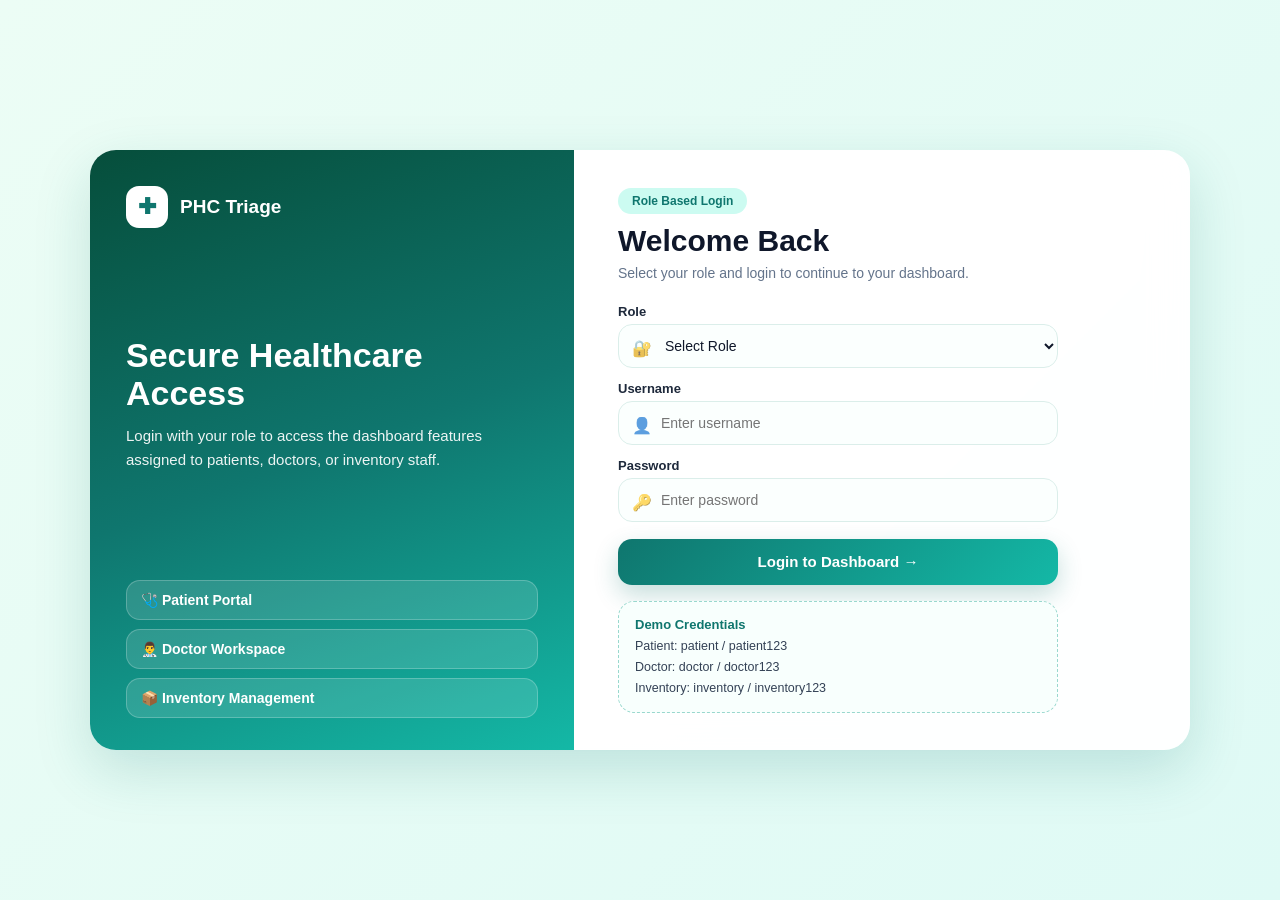
==== frontend1/index.html @ 2dccb5c0 "Add files via upload" ====
<!DOCTYPE html>
<html lang="en">
<head>
  <meta charset="UTF-8" />
  <meta name="viewport" content="width=device-width, initial-scale=1.0, user-scalable=yes" />
  <title>PHC Outpatient Triage Assistant</title>
  <link rel="stylesheet" href="style.css" />
</head>
<body>

  <!-- ============ SIDEBAR ============ -->
  <aside class="sidebar">
    <div class="brand">
      <div class="brand-icon">🏥</div>
      <div>
        <h2>PHC Triage</h2>
        <p>Smart Outpatient Assistant</p>
      </div>
    </div>

    <!-- nav visibility controlled by applyRoleAccess() -->
    <button class="nav-link" data-page="welcomePage">   <span>🏠</span> Welcome</button>
    <button class="nav-link" data-page="triagePage">    <span>🩺</span> Triage</button>
    <button class="nav-link" data-page="inventoryPage"> <span>💊</span> Inventory</button>
    <button class="nav-link" data-page="doctorsPage">   <span>👨‍⚕️</span> Doctors</button>
    <button class="nav-link" data-page="patientsPage">  <span>📋</span> Patient History</button>
    <button class="nav-link" data-page="tokensPage">    <span>🎫</span> Tokens</button>

    <div class="sidebar-footer">
      <button id="logoutBtn" class="logout-btn">🚪 Logout</button>
    </div>
  </aside>

  <!-- ============ MAIN CONTENT ============ -->
  <main class="main">

    <!-- WELCOME PAGE -->
    <section id="welcomePage" class="page">
      <div class="hero-card">
        <div class="hero-content">
          <span class="pill">🏆 Rural PHC Intelligent Triage</span>
          <h1>AI-powered Outpatient<br>Triage Assistant</h1>
          <p>Select how you want to record symptoms. Get instant triage priority, suggested doctor, token number, medicines &amp; medical guidance.</p>
          <div class="choice-grid">
            <button class="choice-card" data-input="type" type="button">
              <span>⌨️</span>
              <strong>Type Symptoms</strong>
              <span>Enter manually</span>
            </button>
            <button class="choice-card" data-input="visual" type="button">
              <span>🧍</span>
              <strong>Visual Picker</strong>
              <span>Tap symptoms from list</span>
            </button>
            <button class="choice-card" data-input="voice" type="button">
              <span>🎙️</span>
              <strong>Voice Input</strong>
              <span>Speak naturally</span>
            </button>
          </div>
        </div>
        <div class="hero-visual">
          <div class="doctor-illustration">👩‍⚕️</div>
          <div class="floating-card top"><strong>⚡ Priority</strong><br><small>Emergency → Low</small></div>
          <div class="floating-card bottom"><strong>🎟️ Token System</strong><br><small>Real-time Queue</small></div>
        </div>
      </div>
    </section>

    <!-- TRIAGE PAGE -->
    <section id="triagePage" class="page">
      <div class="page-header">
        <div>
          <h1>🩺 Patient Triage Form</h1>
          <p>Enter patient details and symptoms for AI-powered assessment <span class="required-note">(<span class="required-star">*</span> Required)</span></p>
        </div>
        <span id="inputModeBadge" class="mode-badge">Mode: ⌨️ Type</span>
      </div>

      <div class="form-card">
        <div class="form-grid">
          <label class="required-label">
            <span>👤 Patient Name <span class="required-star">*</span></span>
            <input type="text" id="patientName" placeholder="e.g., Meena Sharma" />
          </label>
          <label class="required-label">
            <span>🎂 Age (years) <span class="required-star">*</span></span>
            <input type="number" id="age" placeholder="e.g., 28" min="0" max="120" />
          </label>
          <label class="required-label">
            <span>⚥ Gender <span class="required-star">*</span></span>
            <select id="gender">
              <option value="">Select Gender</option>
              <option>Male</option>
              <option>Female</option>
              <option>Other</option>
            </select>
          </label>
          <label>
            <span>📅 Duration (days)</span>
            <input type="number" id="durationDays" placeholder="e.g., 2" min="0" />
          </label>
        </div>

        <label class="required-label">
          <span>🤒 Symptoms <span class="required-star">*</span></span>
          <small>(comma-separated, or use picker / voice below)</small>
          <textarea id="symptoms" rows="2" placeholder="e.g., fever, chest pain, shortness of breath"></textarea>
        </label>

        <!-- Visual Picker -->
        <div id="visualPicker" class="visual-picker hidden">
          <h3>🧩 Click symptoms to select (multiple allowed)</h3>
          <div class="symptom-grid" id="symptomGrid"></div>
        </div>

        <!-- Voice Box -->
        <div id="voiceBox" class="voice-box hidden">
          <button type="button" id="startVoice" class="secondary-btn">🎙️ Start Voice Input</button>
          <p id="voiceStatus" style="margin-top:10px;color:#64748b;font-size:13px;">
            Click the mic button and speak symptoms clearly (English).
          </p>
        </div>

        <div class="form-grid">
          <label>
            <span>📋 Existing Conditions</span>
            <input type="text" id="existingConditions" placeholder="e.g., Diabetes, Hypertension" />
          </label>
          <label>
            <span>📝 Additional Notes</span>
            <input type="text" id="additionalNotes" placeholder="e.g., Feeling breathless since morning" />
          </label>
        </div>

        <button type="button" class="primary-btn" id="generateBtn" style="width:100%;margin-top:8px;">
          🚀 Generate Triage Report
        </button>
      </div>

      <div id="loading" class="loading hidden">⏳ Processing triage report… Please wait.</div>
      <div id="results" class="results hidden"></div>
    </section>

    <!-- INVENTORY PAGE -->
    <section id="inventoryPage" class="page">
      <div class="page-header">
        <div>
          <h1>💊 Medicine Inventory</h1>
          <p>Current stock levels and availability status</p>
        </div>
      </div>
      <div id="inventoryTable" class="table-card"></div>
    </section>

    <!-- DOCTORS PAGE -->
    <section id="doctorsPage" class="page">
      <div class="page-header">
        <div>
          <h1>👨‍⚕️ Doctor Directory</h1>
          <p>Available doctors and their specializations</p>
        </div>
      </div>
      <div id="doctorsTable" class="table-card"></div>
    </section>

    <!-- PATIENTS PAGE -->
    <section id="patientsPage" class="page">
      <div class="page-header">
        <div>
          <h1>📋 Patient History</h1>
          <p>Previous triage records and assessments</p>
        </div>
      </div>
      <div id="patientsTable" class="table-card"></div>
    </section>

    <!-- TOKENS PAGE -->
    <section id="tokensPage" class="page">
      <div class="page-header">
        <div>
          <h1>🎫 Active Token Queue</h1>
          <p>Current waiting list sorted by token number</p>
        </div>
      </div>
      <div id="tokensTable" class="table-card"></div>
    </section>

  </main>

  <!-- ============ CHATBOT (starts collapsed) ============ -->
  <div id="chatbotWidget" class="chatbot-widget collapsed">
    <div class="chatbot-header" id="chatbotHeader">
      <div class="chatbot-header-info">
        <span class="chatbot-icon">🤖</span>
        <div>
          <h3>PHC AI Assistant</h3>
          <p>Online • Click to chat</p>
        </div>
      </div>
      <button class="chatbot-toggle" id="chatbotToggle" aria-label="Toggle chatbot" type="button">+</button>
    </div>
    <div class="chatbot-body" id="chatbotBody">
      <div class="chatbot-messages" id="chatbotMessages">
        <div class="message bot">
          <div class="message-content">
            👋 <strong>Hello! I'm your PHC AI Assistant.</strong><br><br>
            I can help with symptoms, doctors, medicines, and token info.<br><br>
            <strong>How can I assist you today?</strong>
          </div>
        </div>
      </div>
      <div class="chatbot-input-area">
        <input type="text" id="chatbotInput" placeholder="Type your question… (e.g., I have fever)" autocomplete="off" />
        <button id="chatbotSendBtn" type="button" aria-label="Send">Send 📤</button>
      </div>
    </div>
  </div>

  <!-- ============ SCRIPTS (order matters) ============ -->
  <script src="config.js"></script>
  <script src="symptomsData.js"></script>
  <script src="navigation.js"></script>
  <script src="symptomPicker.js"></script>
  <script src="triage.js"></script>
  <script src="tables.js"></script>
  <script src="chatbot.js"></script>
  <script src="main.js"></script>

</body>
</html>
---- frontend1/style.css ----
/* ============================================
   STYLE.CSS — PHC Triage Assistant
   ============================================ */

*, *::before, *::after {
  box-sizing: border-box;
  margin: 0;
  padding: 0;
  font-family: "Inter", "Segoe UI", Arial, sans-serif;
}

body {
  background: #eef7f6;
  color: #14213d;
  display: flex;
  min-height: 100vh;
}

/* ============================================
   SIDEBAR
   ============================================ */

.sidebar {
  width: 260px;
  background: linear-gradient(180deg, #064e3b, #0f766e);
  color: white;
  padding: 24px 20px;
  position: fixed;
  top: 0;
  left: 0;
  bottom: 0;
  z-index: 20;
  box-shadow: 8px 0 28px rgba(0,0,0,0.1);
  display: flex;
  flex-direction: column;
  overflow-y: auto;
}

.brand {
  display: flex;
  gap: 14px;
  align-items: center;
  margin-bottom: 28px;
  flex-shrink: 0;
}

.brand-icon {
  width: 50px;
  height: 50px;
  border-radius: 16px;
  background: white;
  color: #0f766e;
  display: grid;
  place-items: center;
  font-size: 26px;
  flex-shrink: 0;
}

.brand h2 { font-size: 20px; }
.brand p  { font-size: 11px; opacity: 0.82; margin-top: 2px; }

.nav-link {
  width: 100%;
  border: none;
  background: transparent;
  color: white;
  text-align: left;
  padding: 12px 16px;
  margin: 5px 0;
  border-radius: 16px;
  cursor: pointer;
  font-weight: 700;
  font-size: 14px;
  transition: background 0.2s, transform 0.2s;
  display: flex;
  align-items: center;
  gap: 10px;
}

.nav-link:hover,
.nav-link.active {
  background: rgba(255,255,255,0.18);
  transform: translateX(4px);
}

.sidebar-footer {
  margin-top: auto;
  padding-top: 16px;
  flex-shrink: 0;
}

.logout-btn {
  width: 100%;
  border: none;
  padding: 12px;
  border-radius: 14px;
  background: rgba(255,255,255,0.12);
  color: white;
  font-size: 14px;
  font-weight: 700;
  cursor: pointer;
  transition: background 0.25s, transform 0.2s;
}

.logout-btn:hover {
  background: #ef4444;
  transform: translateY(-2px);
}

/* ============================================
   MAIN CONTENT
   ============================================ */

.main {
  margin-left: 260px;
  width: calc(100% - 260px);
  padding: 28px;
  min-height: 100vh;
}

.page         { display: none; animation: fadeIn 0.3s ease; }
.active-page  { display: block; }

@keyframes fadeIn {
  from { opacity: 0; transform: translateY(10px); }
  to   { opacity: 1; transform: translateY(0); }
}

.page-header {
  display: flex;
  justify-content: space-between;
  align-items: center;
  margin-bottom: 22px;
  flex-wrap: wrap;
  gap: 12px;
}

.page-header h1 { font-size: 30px; color: #0f172a; }
.page-header p  { color: #64748b; margin-top: 5px; }

/* ============================================
   WELCOME HERO
   ============================================ */

.hero-card {
  min-height: 76vh;
  background: linear-gradient(135deg, #ffffff, #dffaf5);
  border-radius: 40px;
  padding: 48px;
  display: grid;
  grid-template-columns: 1.2fr 0.8fr;
  gap: 32px;
  align-items: center;
  box-shadow: 0 24px 60px rgba(15,118,110,0.13);
}

.pill {
  background: #ccfbf1;
  color: #0f766e;
  padding: 8px 18px;
  border-radius: 999px;
  font-weight: 900;
  font-size: 13px;
  display: inline-block;
}

.hero-content h1 {
  font-size: 46px;
  line-height: 1.08;
  margin: 22px 0 14px;
  color: #0f172a;
}

.hero-content > p {
  font-size: 17px;
  color: #475569;
  max-width: 680px;
  line-height: 1.6;
}

.choice-grid {
  display: grid;
  grid-template-columns: repeat(3, 1fr);
  gap: 16px;
  margin-top: 30px;
}

.choice-card {
  border: 1.5px solid #ccebe5;
  background: white;
  border-radius: 26px;
  padding: 22px 16px;
  text-align: left;
  cursor: pointer;
  transition: transform 0.22s, border-color 0.22s, box-shadow 0.22s;
  box-shadow: 0 8px 20px rgba(15,118,110,0.06);
}

.choice-card span:first-child { font-size: 38px; }
.choice-card strong           { display: block; margin-top: 10px; font-size: 16px; color: #0f172a; }
.choice-card span:last-child  { display: block; margin-top: 5px; font-size: 13px; color: #64748b; }

.choice-card:hover {
  transform: translateY(-5px);
  border-color: #0f766e;
  box-shadow: 0 20px 40px rgba(15,118,110,0.17);
}

.hero-visual {
  position: relative;
  display: flex;
  justify-content: center;
  align-items: center;
}

.doctor-illustration {
  font-size: 140px;
  background: white;
  width: 270px;
  height: 270px;
  border-radius: 50%;
  display: grid;
  place-items: center;
  box-shadow: 0 18px 44px rgba(0,0,0,0.1);
  animation: float 4s ease-in-out infinite;
}

@keyframes float { 50% { transform: translateY(-12px); } }

.floating-card {
  position: absolute;
  background: white;
  border-radius: 22px;
  padding: 12px 18px;
  font-weight: 900;
  font-size: 13px;
  box-shadow: 0 14px 30px rgba(0,0,0,0.1);
}

.floating-card.top    { top: 6%; right: 0; }
.floating-card.bottom { bottom: 6%; left: 0; }

/* ============================================
   FORM & CARDS
   ============================================ */

.form-card,
.table-card,
.results {
  background: white;
  border-radius: 28px;
  padding: 28px;
  box-shadow: 0 16px 42px rgba(15,23,42,0.07);
  margin-bottom: 24px;
  border: 1px solid #e5f1ef;
}

.table-card {
  padding: 0;
  overflow: hidden;
}

.form-grid {
  display: grid;
  grid-template-columns: repeat(auto-fit, minmax(200px, 1fr));
  gap: 18px;
  margin-bottom: 18px;
}

label {
  font-weight: 800;
  color: #1e293b;
  font-size: 14px;
  display: block;
}

label span { display: block; margin-bottom: 5px; }
label small { color: #64748b; font-weight: 600; display: inline-block; margin-left: 8px; }

input, select, textarea {
  width: 100%;
  border: 1.5px solid #dbeeea;
  border-radius: 16px;
  padding: 11px 14px;
  margin-top: 6px;
  font-size: 14px;
  background: #fbfffe;
  color: #0f172a;
  transition: border-color 0.2s, box-shadow 0.2s;
  outline: none;
}

textarea {
  min-height: 85px;
  resize: vertical;
  margin-bottom: 16px;
}

input:focus, select:focus, textarea:focus {
  border-color: #0f766e;
  box-shadow: 0 0 0 3px rgba(15,118,110,0.13);
}

.primary-btn, .secondary-btn {
  border: none;
  border-radius: 999px;
  padding: 13px 24px;
  font-weight: 900;
  cursor: pointer;
  font-size: 14px;
  transition: transform 0.2s, box-shadow 0.2s;
}

.primary-btn {
  background: linear-gradient(135deg, #0f766e, #14b8a6);
  color: white;
  box-shadow: 0 10px 24px rgba(15,118,110,0.24);
}

.primary-btn:hover {
  transform: translateY(-2px);
  box-shadow: 0 16px 32px rgba(15,118,110,0.3);
}

.secondary-btn { background: #e6fffb; color: #0f766e; }
.secondary-btn:hover { background: #ccfbf1; transform: translateY(-1px); }

.visual-picker, .voice-box {
  background: #f8fffd;
  border: 1px dashed #99d8ce;
  border-radius: 22px;
  padding: 18px;
  margin: 16px 0;
}

.visual-picker h3 { margin-bottom: 12px; color: #0f766e; }

.symptom-grid {
  display: grid;
  grid-template-columns: repeat(auto-fill, minmax(140px, 1fr));
  gap: 10px;
}

.symptom-chip {
  display: flex;
  flex-direction: column;
  align-items: center;
  justify-content: center;
  min-height: 94px;
  text-align: center;
  gap: 7px;
  background: #f3fefc;
  border: 1px solid #cde3df;
  border-radius: 14px;
  padding: 10px;
  font-weight: 800;
  cursor: pointer;
  transition: transform 0.15s, border-color 0.15s, box-shadow 0.15s;
  font-size: 13px;
}

.symptom-chip:hover {
  transform: translateY(-2px);
  border-color: #0f766e;
  box-shadow: 0 4px 12px rgba(15,118,110,0.14);
}

.symptom-chip.selected {
  background: #0f766e;
  color: white;
  border-color: #0f766e;
}

.symptom-icon { font-size: 28px; }

/* ============================================
   TABLES
   ============================================ */

table {
  width: 100%;
  border-collapse: collapse;
  background: white;
}

thead tr { background: linear-gradient(135deg, #f0faf8, #e8f5f2); }

th {
  text-align: left;
  padding: 16px 14px;
  font-weight: 800;
  font-size: 12px;
  color: #0f766e;
  border-bottom: 2px solid #b2dcd7;
  letter-spacing: 0.4px;
  text-transform: uppercase;
  white-space: nowrap;
}

td {
  text-align: left;
  padding: 14px;
  color: #334155;
  font-size: 13px;
  border-bottom: 1px solid #e9f0ee;
  vertical-align: middle;
}

tbody tr { transition: background 0.15s; }
tbody tr:hover { background: #f8fffd; }
tbody tr:last-child td { border-bottom: none; background: #f0faf8; font-weight: 700; }

/* ============================================
   RESULTS
   ============================================ */

.results { padding: 26px; }

.result-grid {
  display: grid;
  grid-template-columns: repeat(auto-fit, minmax(320px, 1fr));
  gap: 22px;
  align-items: stretch;
}

.card {
  background: #ffffff;
  border-radius: 22px;
  border: 1px solid #e5f1ef;
  padding: 22px;
  box-shadow: 0 6px 20px rgba(15,23,42,0.05);
  transition: transform 0.22s, box-shadow 0.22s;
}

.card:hover {
  transform: translateY(-3px);
  box-shadow: 0 16px 32px rgba(15,118,110,0.11);
}

.card h3 { color: #0f766e; font-size: 18px; margin-bottom: 12px; }
.card p  { margin-bottom: 8px; color: #334155; line-height: 1.5; }

.guidance-card,
.summary-card {
  grid-column: 1 / -1;
}

.actions {
  display: flex;
  gap: 12px;
  flex-wrap: wrap;
  margin-top: 16px;
}

.big-priority {
  font-size: 32px;
  font-weight: 900;
  letter-spacing: -0.5px;
  margin-bottom: 12px;
  display: block;
}

.priority-emergency, .priority-critical { color: #b91c1c; }
.priority-high   { color: #ea580c; }
.priority-medium { color: #ca8a04; }
.priority-low    { color: #16a34a; }

.alert {
  background: #fee2e2;
  color: #991b1b;
  border-left: 6px solid #dc2626;
  border-radius: 20px;
  padding: 16px 20px;
  margin-bottom: 20px;
  font-weight: 800;
}

.list { padding-left: 18px; margin-top: 8px; line-height: 1.7; color: #334155; }

/* ============================================
   MISC
   ============================================ */

.mode-badge {
  background: #d9f0ec;
  color: #0f766e;
  padding: 7px 16px;
  border-radius: 999px;
  font-weight: 900;
  font-size: 13px;
}

.loading {
  background: #fff7ed;
  color: #9a3412;
  border-radius: 22px;
  padding: 16px 22px;
  font-weight: 900;
  margin-bottom: 18px;
  border: 1px solid #fed7aa;
}

.hidden { display: none !important; }

.required-star {
  color: #dc2626;
  font-size: 15px;
  font-weight: bold;
  margin-left: 3px;
}

.required-label span:first-child { display: flex; align-items: center; gap: 4px; flex-wrap: wrap; }
.required-note { font-size: 12px; font-weight: normal; color: #64748b; }

/* ============================================
   CHATBOT WIDGET
   ============================================ */

.chatbot-widget {
  position: fixed;
  bottom: 22px;
  right: 22px;
  width: 375px;
  background: white;
  border-radius: 22px;
  box-shadow: 0 18px 52px rgba(0,0,0,0.22), 0 4px 12px rgba(0,0,0,0.08);
  z-index: 1000;
  transition: all 0.28s cubic-bezier(0.4, 0, 0.2, 1);
}

.chatbot-widget.collapsed { width: auto; border-radius: 50px; }
.chatbot-widget.collapsed .chatbot-body { display: none; }
.chatbot-widget.collapsed .chatbot-header { border-radius: 50px; padding: 10px 18px; }

.chatbot-header {
  background: linear-gradient(135deg, #064e3b, #0f766e);
  color: white;
  padding: 14px 18px;
  border-radius: 22px 22px 0 0;
  display: flex;
  justify-content: space-between;
  align-items: center;
  cursor: pointer;
  transition: background 0.2s;
  user-select: none;
}

.chatbot-header:hover { background: linear-gradient(135deg, #065f46, #0f766e); }

.chatbot-header-info { display: flex; align-items: center; gap: 10px; }
.chatbot-icon { font-size: 28px; animation: pulse 2.5s ease-in-out infinite; }

@keyframes pulse { 0%,100% { transform: scale(1); } 50% { transform: scale(1.06); } }

.chatbot-header-info h3 { font-size: 15px; font-weight: 800; margin: 0; }
.chatbot-header-info p  { font-size: 11px; margin: 2px 0 0; opacity: 0.82; }

.chatbot-toggle {
  background: rgba(255,255,255,0.18);
  border: none;
  color: white;
  font-size: 20px;
  cursor: pointer;
  width: 30px;
  height: 30px;
  border-radius: 50%;
  display: flex;
  align-items: center;
  justify-content: center;
  transition: background 0.2s;
  font-weight: bold;
  flex-shrink: 0;
}

.chatbot-toggle:hover { background: rgba(255,255,255,0.3); }

.chatbot-body {
  height: 460px;
  display: flex;
  flex-direction: column;
  background: #f8fafc;
  border-radius: 0 0 22px 22px;
  overflow: hidden;
}

.chatbot-messages {
  flex: 1;
  overflow-y: auto;
  padding: 14px;
  display: flex;
  flex-direction: column;
  gap: 10px;
  scroll-behavior: smooth;
}

.message { display: flex; animation: slideIn 0.25s ease; }
.message.bot  { justify-content: flex-start; }
.message.user { justify-content: flex-end; }

@keyframes slideIn {
  from { opacity: 0; transform: translateY(8px); }
  to   { opacity: 1; transform: translateY(0); }
}

.message-content {
  max-width: 85%;
  padding: 10px 14px;
  border-radius: 18px;
  font-size: 13px;
  line-height: 1.5;
  word-wrap: break-word;
}

.message.bot  .message-content {
  background: white;
  color: #1e293b;
  border: 1px solid #e2e8f0;
  border-bottom-left-radius: 5px;
  box-shadow: 0 2px 6px rgba(0,0,0,0.04);
}

.message.user .message-content {
  background: linear-gradient(135deg, #0f766e, #14b8a6);
  color: white;
  border-bottom-right-radius: 5px;
}

.typing-indicator {
  display: flex;
  gap: 5px;
  padding: 10px 14px;
  background: white;
  border-radius: 18px;
  border: 1px solid #e2e8f0;
  width: fit-content;
  border-bottom-left-radius: 5px;
}

.typing-indicator span {
  width: 7px;
  height: 7px;
  background: #94a3b8;
  border-radius: 50%;
  animation: typingDot 1.4s ease-in-out infinite;
}

.typing-indicator span:nth-child(2) { animation-delay: 0.2s; }
.typing-indicator span:nth-child(3) { animation-delay: 0.4s; }

@keyframes typingDot {
  0%,60%,100% { transform: translateY(0); opacity: 0.5; }
  30%          { transform: translateY(-8px); opacity: 1; }
}

.chatbot-input-area {
  padding: 12px 14px;
  background: white;
  border-top: 1px solid #e2e8f0;
  display: flex;
  gap: 8px;
  border-radius: 0 0 22px 22px;
}

#chatbotInput {
  flex: 1;
  padding: 10px 14px;
  border: 1.5px solid #e2e8f0;
  border-radius: 28px;
  font-size: 13px;
  outline: none;
  transition: border-color 0.2s, box-shadow 0.2s;
  margin-top: 0;
}

#chatbotInput:focus {
  border-color: #0f766e;
  box-shadow: 0 0 0 3px rgba(15,118,110,0.1);
}

#chatbotSendBtn {
  background: linear-gradient(135deg, #0f766e, #14b8a6);
  color: white;
  border: none;
  padding: 9px 16px;
  border-radius: 28px;
  cursor: pointer;
  font-weight: 700;
  font-size: 13px;
  transition: transform 0.15s, box-shadow 0.15s;
  white-space: nowrap;
  margin-top: 0;
}

#chatbotSendBtn:hover {
  transform: scale(0.96);
  box-shadow: 0 4px 12px rgba(15,118,110,0.28);
}

/* ============================================
   RESPONSIVE
   ============================================ */

@media (max-width: 1040px) {
  .hero-card { grid-template-columns: 1fr; }
  .choice-grid { grid-template-columns: repeat(2, 1fr); }
  .hero-visual { min-height: 280px; }
}

@media (max-width: 900px) {
  body { display: block; }
  .sidebar {
    position: relative;
    width: 100%;
    flex-direction: row;
    flex-wrap: wrap;
    padding: 14px 16px;
    height: auto;
  }
  .brand { margin-bottom: 10px; width: 100%; }
  .nav-link { display: inline-flex; width: auto; margin: 4px; padding: 8px 12px; font-size: 13px; }
  .sidebar-footer { width: 100%; padding-top: 10px; }
  .logout-btn { width: auto; padding: 10px 20px; }
  .main { margin-left: 0; width: 100%; padding: 18px; }
  .hero-card { padding: 26px; border-radius: 28px; }
  .hero-content h1 { font-size: 34px; }
  .doctor-illustration { width: 200px; height: 200px; font-size: 100px; }
  .result-grid { grid-template-columns: 1fr !important; }
  .chatbot-widget { width: calc(100% - 32px); right: 16px; bottom: 16px; }
  .chatbot-widget.collapsed { width: auto; }
  .chatbot-body { height: 400px; }
}

@media (max-width: 520px) {
  .main { padding: 12px; }
  .form-card, .table-card, .results { padding: 16px; border-radius: 20px; }
  .hero-card { padding: 18px; }
  .hero-content h1 { font-size: 28px; }
  .choice-grid { grid-template-columns: 1fr; }
  .form-grid { grid-template-columns: 1fr; }
  .card { min-height: auto; }
  th, td { padding: 10px 10px; font-size: 12px; }
}
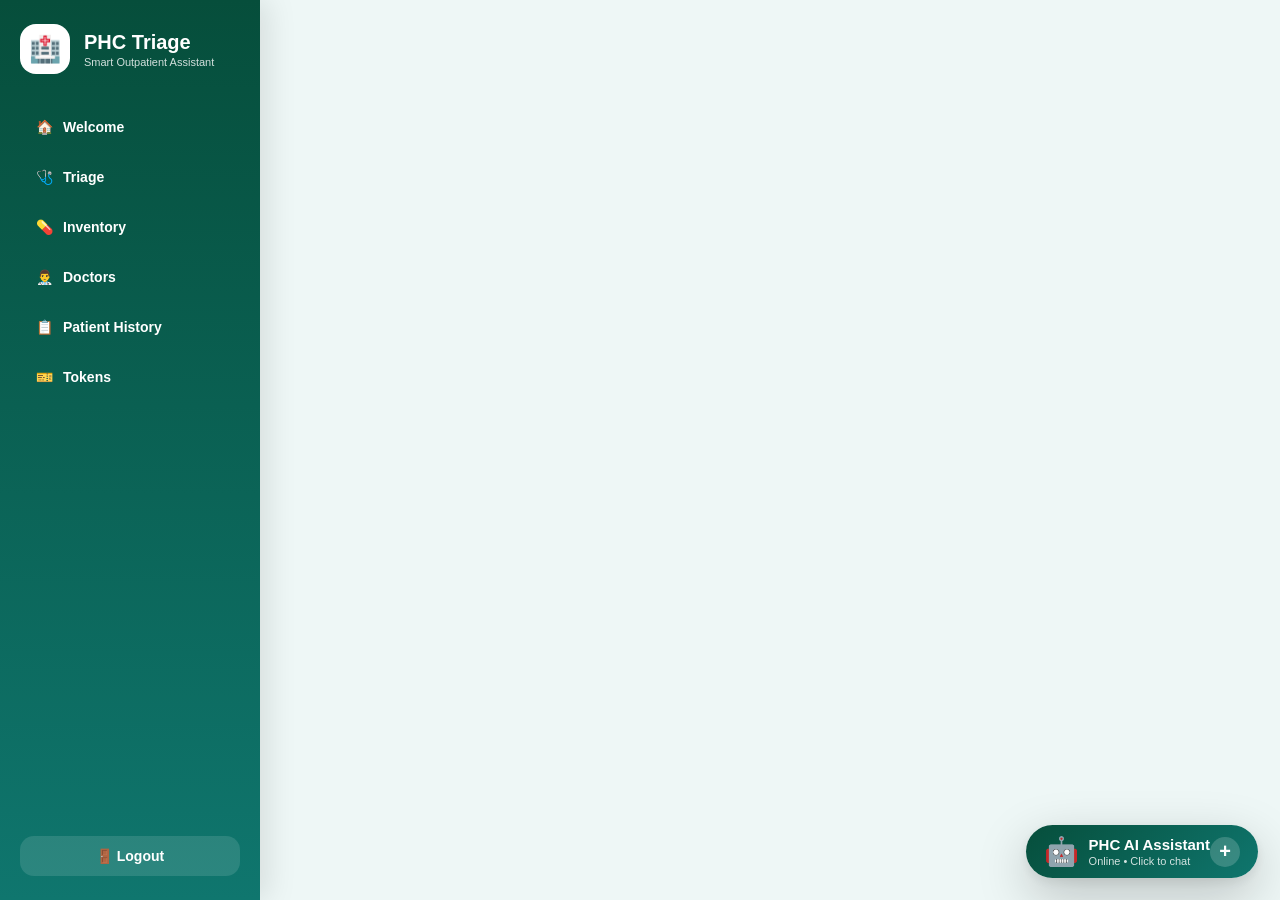
==== commit 2e4bf7f6: "Refactor HTML structure and add mode switcher" ====
--- a/frontend1/index.html
+++ b/frontend1/index.html
@@ -68,80 +68,91 @@
     </section>
 
     <!-- TRIAGE PAGE -->
-    <section id="triagePage" class="page">
-      <div class="page-header">
-        <div>
-          <h1>🩺 Patient Triage Form</h1>
-          <p>Enter patient details and symptoms for AI-powered assessment <span class="required-note">(<span class="required-star">*</span> Required)</span></p>
-        </div>
-        <span id="inputModeBadge" class="mode-badge">Mode: ⌨️ Type</span>
-      </div>
-
-      <div class="form-card">
+  <section id="triagePage" class="page">
+    <div class="page-header">
+        <div>
+            <h1>🩺 Patient Triage Form</h1>
+            <p>Enter patient details and symptoms for AI-powered assessment</p>
+        </div>
+        <div class="mode-indicator">
+            <span id="inputModeBadge" class="mode-badge">⌨️ Type Mode</span>
+            <button class="mode-toggle-btn active" data-mode="type">⌨️ Type</button>
+            <button class="mode-toggle-btn" data-mode="visual">🧩 Visual</button>
+            <button class="mode-toggle-btn" data-mode="voice">🎙️ Voice</button>
+        </div>
+    </div>
+
+    <div class="form-card">
+        <!-- Form fields -->
         <div class="form-grid">
-          <label class="required-label">
-            <span>👤 Patient Name <span class="required-star">*</span></span>
-            <input type="text" id="patientName" placeholder="e.g., Meena Sharma" />
-          </label>
-          <label class="required-label">
-            <span>🎂 Age (years) <span class="required-star">*</span></span>
-            <input type="number" id="age" placeholder="e.g., 28" min="0" max="120" />
-          </label>
-          <label class="required-label">
-            <span>⚥ Gender <span class="required-star">*</span></span>
-            <select id="gender">
-              <option value="">Select Gender</option>
-              <option>Male</option>
-              <option>Female</option>
-              <option>Other</option>
-            </select>
-          </label>
-          <label>
-            <span>📅 Duration (days)</span>
-            <input type="number" id="durationDays" placeholder="e.g., 2" min="0" />
-          </label>
+            <label class="required-label">
+                <span>👤 Patient Name <span class="required-star">*</span></span>
+                <input type="text" id="patientName" placeholder="e.g., Meena Sharma" />
+            </label>
+            <label class="required-label">
+                <span>🎂 Age (years) <span class="required-star">*</span></span>
+                <input type="number" id="age" placeholder="e.g., 28" min="0" max="120" />
+            </label>
+            <label class="required-label">
+                <span>⚥ Gender <span class="required-star">*</span></span>
+                <select id="gender">
+                    <option value="">Select Gender</option>
+                    <option>Male</option>
+                    <option>Female</option>
+                    <option>Other</option>
+                </select>
+            </label>
+            <label>
+                <span>📅 Duration (days)</span>
+                <input type="number" id="durationDays" placeholder="e.g., 2" min="0" />
+            </label>
         </div>
 
         <label class="required-label">
-          <span>🤒 Symptoms <span class="required-star">*</span></span>
-          <small>(comma-separated, or use picker / voice below)</small>
-          <textarea id="symptoms" rows="2" placeholder="e.g., fever, chest pain, shortness of breath"></textarea>
+            <span>🤒 Symptoms <span class="required-star">*</span></span>
+            <small>(comma-separated, or use Visual Picker / Voice below)</small>
+            <textarea id="symptoms" rows="2" placeholder="e.g., fever, chest pain, shortness of breath"></textarea>
         </label>
 
         <!-- Visual Picker -->
         <div id="visualPicker" class="visual-picker hidden">
-          <h3>🧩 Click symptoms to select (multiple allowed)</h3>
-          <div class="symptom-grid" id="symptomGrid"></div>
+            <h4>🧩 Click symptoms to select (multiple allowed)</h4>
+            <div class="symptom-grid" id="symptomGrid"></div>
+            <p style="font-size:13px;color:#64748b;margin-top:10px;">
+                <em>Selected symptoms will appear in the text box above</em>
+            </p>
         </div>
 
         <!-- Voice Box -->
         <div id="voiceBox" class="voice-box hidden">
-          <button type="button" id="startVoice" class="secondary-btn">🎙️ Start Voice Input</button>
-          <p id="voiceStatus" style="margin-top:10px;color:#64748b;font-size:13px;">
-            Click the mic button and speak symptoms clearly (English).
-          </p>
+            <h4>🎙️ Voice Input</h4>
+            <button type="button" id="startVoice" class="secondary-btn" style="padding:12px 24px;">
+                🎤 Start Voice Input
+            </button>
+            <p id="voiceStatus" style="margin-top:10px;color:#64748b;font-size:13px;">
+                Click the button and speak your symptoms clearly in English.
+            </p>
         </div>
 
         <div class="form-grid">
-          <label>
-            <span>📋 Existing Conditions</span>
-            <input type="text" id="existingConditions" placeholder="e.g., Diabetes, Hypertension" />
-          </label>
-          <label>
-            <span>📝 Additional Notes</span>
-            <input type="text" id="additionalNotes" placeholder="e.g., Feeling breathless since morning" />
-          </label>
+            <label>
+                <span>📋 Existing Conditions</span>
+                <input type="text" id="existingConditions" placeholder="e.g., Diabetes, Hypertension" />
+            </label>
+            <label>
+                <span>📝 Additional Notes</span>
+                <input type="text" id="additionalNotes" placeholder="e.g., Feeling breathless since morning" />
+            </label>
         </div>
 
         <button type="button" class="primary-btn" id="generateBtn" style="width:100%;margin-top:8px;">
-          🚀 Generate Triage Report
+            🚀 Generate Triage Report
         </button>
-      </div>
-
-      <div id="loading" class="loading hidden">⏳ Processing triage report… Please wait.</div>
-      <div id="results" class="results hidden"></div>
-    </section>
-
+    </div>
+
+    <div id="loading" class="loading hidden">⏳ Processing triage report… Please wait.</div>
+    <div id="results" class="results hidden"></div>
+</section>
     <!-- INVENTORY PAGE -->
     <section id="inventoryPage" class="page">
       <div class="page-header">
@@ -224,8 +235,9 @@
   <script src="symptomPicker.js"></script>
   <script src="triage.js"></script>
   <script src="tables.js"></script>
+  <script src="modeSwitcher.js"> </script>
   <script src="chatbot.js"></script>
   <script src="main.js"></script>
-
+  
 </body>
-</html>+</html>
